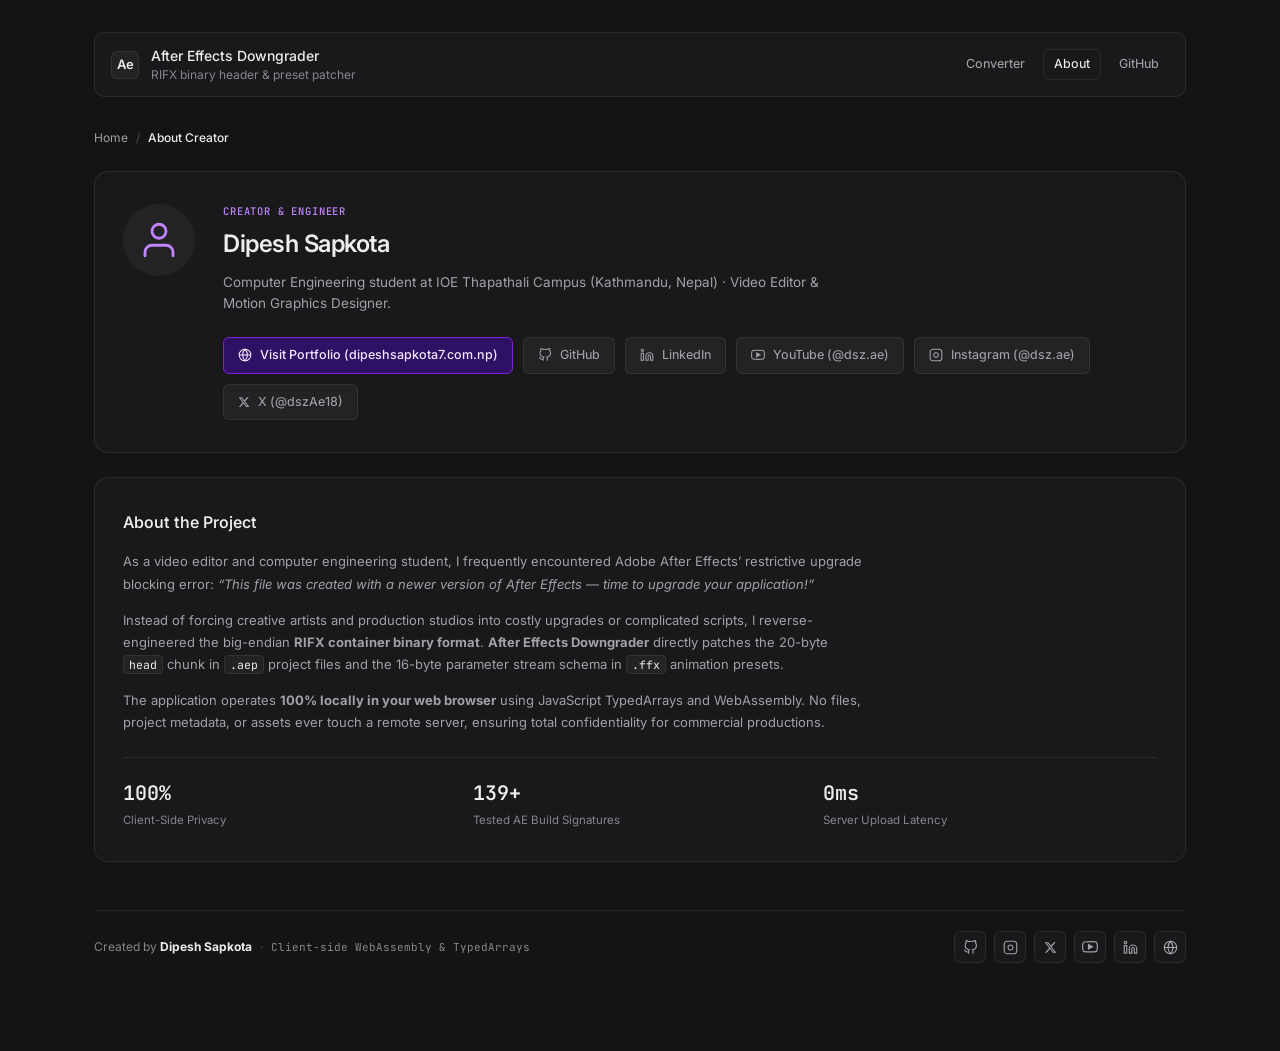
==== about.html @ 1abdd111 "feat(seo): add author profile page, 1200x630 OG image banner, breadcrumbs, and reciprocal portfolio " ====
<!DOCTYPE html>
<html lang="en">
<head>
  <meta charset="UTF-8">
  <meta name="viewport" content="width=device-width, initial-scale=1.0">
  
  <!-- Primary SEO Meta Tags -->
  <title>About Dipesh Sapkota — Creator of After Effects Downgrader</title>
  <meta name="title" content="About Dipesh Sapkota — Creator of After Effects Downgrader">
  <meta name="description" content="Dipesh Sapkota is a Computer Engineering student at IOE Thapathali Campus, video editor, and motion designer. Creator of the open-source After Effects Downgrader.">
  <meta name="author" content="Dipesh Sapkota">
  <meta name="robots" content="index, follow">
  <link rel="canonical" href="https://dszae.github.io/After_effects_downgrade/about.html">

  <!-- Open Graph / Social -->
  <meta property="og:type" content="profile">
  <meta property="og:url" content="https://dszae.github.io/After_effects_downgrade/about.html">
  <meta property="og:title" content="About Dipesh Sapkota — Creator of After Effects Downgrader">
  <meta property="og:description" content="Computer Engineering student at IOE Thapathali Campus, video editor, and motion designer. Creator of After Effects Downgrader.">
  <meta property="og:image" content="https://dszae.github.io/After_effects_downgrade/og-image.png">
  <meta property="og:site_name" content="After Effects Downgrader">

  <!-- Twitter -->
  <meta name="twitter:card" content="summary_large_image">
  <meta name="twitter:url" content="https://dszae.github.io/After_effects_downgrade/about.html">
  <meta name="twitter:title" content="About Dipesh Sapkota — Creator of After Effects Downgrader">
  <meta name="twitter:description" content="Computer Engineering student at IOE Thapathali Campus, video editor, and motion designer.">
  <meta name="twitter:image" content="https://dszae.github.io/After_effects_downgrade/og-image.png">
  <meta name="twitter:creator" content="@dszAe18">

  <!-- Structured Data: ProfilePage & Person -->
  <script type="application/ld+json">
  {
    "@context": "https://schema.org",
    "@type": "ProfilePage",
    "mainEntity": {
      "@type": "Person",
      "name": "Dipesh Sapkota",
      "alternateName": "dsz",
      "url": "https://www.dipeshsapkota7.com.np/",
      "jobTitle": "Computer Engineering Student & Motion Designer",
      "worksFor": {
        "@type": "CollegeOrUniversity",
        "name": "Institute of Engineering, Thapathali Campus"
      },
      "sameAs": [
        "https://www.dipeshsapkota7.com.np/",
        "https://github.com/Dszae",
        "https://instagram.com/dsz.ae",
        "https://x.com/dszAe18",
        "https://youtube.com/@dsz.ae",
        "https://linkedin.com/in/dipeshsapkota7"
      ]
    }
  }
  </script>

  <!-- Structured Data: BreadcrumbList -->
  <script type="application/ld+json">
  {
    "@context": "https://schema.org",
    "@type": "BreadcrumbList",
    "itemListElement": [
      {
        "@type": "ListItem",
        "position": 1,
        "name": "Home",
        "item": "https://dszae.github.io/After_effects_downgrade/"
      },
      {
        "@type": "ListItem",
        "position": 2,
        "name": "About Creator",
        "item": "https://dszae.github.io/After_effects_downgrade/about.html"
      }
    ]
  }
  </script>

  <!-- Favicons -->
  <link rel="icon" type="image/svg+xml" href="favicon.svg">
  <link rel="icon" type="image/x-icon" href="favicon.ico">
  <link rel="apple-touch-icon" sizes="180x180" href="apple-touch-icon.png">
  <meta name="theme-color" content="#130724">

  <link rel="stylesheet" href="styles.css">
  <link rel="preconnect" href="https://fonts.googleapis.com">
  <link rel="preconnect" href="https://fonts.gstatic.com" crossorigin>
  <link href="https://fonts.googleapis.com/css2?family=Inter:wght@400;500;600&family=JetBrains+Mono:wght@400;500&display=swap" rel="stylesheet">
</head>
<body>

  <div class="container">
    <!-- Header -->
    <header class="site-header">
      <div class="brand">
        <a href="./" style="display: flex; align-items: center; gap: 12px; text-decoration: none; color: inherit;">
          <div class="brand-mark">Ae</div>
          <div class="brand-text">
            <span class="brand-title">After Effects Downgrader</span>
            <span class="brand-desc">RIFX binary header & preset patcher</span>
          </div>
        </a>
      </div>

      <nav class="nav-links">
        <a href="./" class="nav-item">Converter</a>
        <a href="about.html" class="nav-item active">About</a>
        <a href="https://github.com/Dszae/After_effects_downgrade" target="_blank" rel="noopener noreferrer" class="nav-item">GitHub</a>
      </nav>
    </header>

    <!-- Breadcrumb Navigation -->
    <nav class="breadcrumbs-bar" aria-label="Breadcrumb">
      <ol class="breadcrumbs-list">
        <li><a href="./">Home</a></li>
        <li class="bc-sep">/</li>
        <li aria-current="page" class="bc-current">About Creator</li>
      </ol>
    </nav>

    <!-- Profile Hero Section -->
    <section class="profile-hero">
      <div class="profile-card">
        <div class="profile-avatar">
          <svg width="42" height="42" viewBox="0 0 24 24" fill="none" stroke="currentColor" stroke-width="1.6" stroke-linecap="round" stroke-linejoin="round">
            <path d="M20 21v-2a4 4 0 0 0-4-4H8a4 4 0 0 0-4 4v2"></path>
            <circle cx="12" cy="7" r="4"></circle>
          </svg>
        </div>

        <div class="profile-details">
          <span class="profile-tag">CREATOR & ENGINEER</span>
          <h1 class="profile-name">Dipesh Sapkota</h1>
          <p class="profile-subtitle">
            Computer Engineering student at IOE Thapathali Campus (Kathmandu, Nepal) &middot; Video Editor &amp; Motion Graphics Designer.
          </p>

          <!-- Backlinking & Portfolios -->
          <div class="profile-links">
            <a href="https://www.dipeshsapkota7.com.np/" target="_blank" rel="author me" class="profile-btn primary-btn">
              <svg width="14" height="14" viewBox="0 0 24 24" fill="none" stroke="currentColor" stroke-width="1.8"><circle cx="12" cy="12" r="10"/><line x1="2" y1="12" x2="22" y2="12"/><path d="M12 2a15.3 15.3 0 0 1 4 10 15.3 15.3 0 0 1-4 10 15.3 15.3 0 0 1-4-10 15.3 15.3 0 0 1 4-10z"/></svg>
              <span>Visit Portfolio (dipeshsapkota7.com.np)</span>
            </a>
            <a href="https://github.com/Dszae" target="_blank" rel="me" class="profile-btn">
              <svg width="14" height="14" viewBox="0 0 24 24" fill="none" stroke="currentColor" stroke-width="1.8"><path d="M9 19c-5 1.5-5-2.5-7-3m14 6v-3.87a3.37 3.37 0 0 0-.94-2.61c3.14-.35 6.44-1.54 6.44-7A5.44 5.44 0 0 0 20 4.77 5.07 5.07 0 0 0 19.91 1S18.73.65 16 2.48a13.38 13.38 0 0 0-7 0C6.27.65 5.09 1 5.09 1A5.07 5.07 0 0 0 5 4.77a5.44 5.44 0 0 0-1.5 3.78c0 5.42 3.3 6.61 6.44 7A3.37 3.37 0 0 0 9 18.13V22"/></svg>
              <span>GitHub</span>
            </a>
            <a href="https://linkedin.com/in/dipeshsapkota7" target="_blank" rel="me" class="profile-btn">
              <svg width="14" height="14" viewBox="0 0 24 24" fill="none" stroke="currentColor" stroke-width="1.8"><path d="M16 8a6 6 0 0 1 6 6v7h-4v-7a2 2 0 0 0-2-2 2 2 0 0 0-2 2v7h-4v-7a6 6 0 0 1 6-6z"/><rect x="2" y="9" width="4" height="12"/><circle cx="4" cy="4" r="2"/></svg>
              <span>LinkedIn</span>
            </a>
            <a href="https://youtube.com/@dsz.ae" target="_blank" rel="me" class="profile-btn">
              <svg width="14" height="14" viewBox="0 0 24 24" fill="none" stroke="currentColor" stroke-width="1.8"><path d="M22.54 6.42a2.78 2.78 0 0 0-1.94-2C18.88 4 12 4 12 4s-6.88 0-8.6.46a2.78 2.78 0 0 0-1.94 2A29 29 0 0 0 1 11.75a29 29 0 0 0 .46 5.33A2.78 2.78 0 0 0 3.4 19c1.72.46 8.6.46 8.6.46s6.88 0 8.6-.46a2.78 2.78 0 0 0 1.94-2 29 29 0 0 0 .46-5.25 29 29 0 0 0-.46-5.33z"/><polygon points="9.75 15.02 15.5 11.75 9.75 8.48 9.75 15.02" fill="currentColor"/></svg>
              <span>YouTube (@dsz.ae)</span>
            </a>
            <a href="https://instagram.com/dsz.ae" target="_blank" rel="me" class="profile-btn">
              <svg width="14" height="14" viewBox="0 0 24 24" fill="none" stroke="currentColor" stroke-width="1.8"><rect x="2" y="2" width="20" height="20" rx="5" ry="5"/><path d="M16 11.37A4 4 0 1 1 12.63 8 4 4 0 0 1 16 11.37z"/><line x1="17.5" y1="6.5" x2="17.51" y2="6.5"/></svg>
              <span>Instagram (@dsz.ae)</span>
            </a>
            <a href="https://x.com/dszAe18" target="_blank" rel="me" class="profile-btn">
              <svg width="12" height="12" viewBox="0 0 24 24" fill="currentColor"><path d="M18.244 2.25h3.308l-7.227 8.26 8.502 11.24H16.17l-5.214-6.817L4.99 21.75H1.68l7.73-8.835L1.254 2.25H8.08l4.713 6.231zm-1.161 17.52h1.833L7.084 4.126H5.117z"/></svg>
              <span>X (@dszAe18)</span>
            </a>
          </div>
        </div>
      </div>
    </section>

    <!-- Engineering Story Section -->
    <section class="story-section">
      <div class="story-card">
        <h2 class="story-title">About the Project</h2>
        <p class="story-text">
          As a video editor and computer engineering student, I frequently encountered Adobe After Effects’ restrictive upgrade blocking error: 
          <em>&ldquo;This file was created with a newer version of After Effects &mdash; time to upgrade your application!&rdquo;</em>
        </p>
        <p class="story-text">
          Instead of forcing creative artists and production studios into costly upgrades or complicated scripts, I reverse-engineered the big-endian <strong>RIFX container binary format</strong>. <strong>After Effects Downgrader</strong> directly patches the 20-byte <code>head</code> chunk in <code>.aep</code> project files and the 16-byte parameter stream schema in <code>.ffx</code> animation presets.
        </p>
        <p class="story-text">
          The application operates <strong>100% locally in your web browser</strong> using JavaScript TypedArrays and WebAssembly. No files, project metadata, or assets ever touch a remote server, ensuring total confidentiality for commercial productions.
        </p>

        <div class="story-grid">
          <div class="story-stat">
            <span class="stat-number">100%</span>
            <span class="stat-desc">Client-Side Privacy</span>
          </div>
          <div class="story-stat">
            <span class="stat-number">139+</span>
            <span class="stat-desc">Tested AE Build Signatures</span>
          </div>
          <div class="story-stat">
            <span class="stat-number">0ms</span>
            <span class="stat-desc">Server Upload Latency</span>
          </div>
        </div>
      </div>
    </section>

    <!-- Footer -->
    <footer class="site-footer">
      <div class="footer-creator">
        <span>Created by <a href="https://www.dipeshsapkota7.com.np/" target="_blank" rel="author me" class="creator-link"><strong>Dipesh Sapkota</strong></a></span>
        <span class="footer-dot">&middot;</span>
        <span class="footer-note">Client-side WebAssembly &amp; TypedArrays</span>
      </div>
      <div class="footer-socials">
        <a href="https://github.com/Dszae" target="_blank" rel="me" class="social-icon-btn" title="GitHub (@Dszae)" aria-label="GitHub">
          <svg width="15" height="15" viewBox="0 0 24 24" fill="none" stroke="currentColor" stroke-width="1.8"><path d="M9 19c-5 1.5-5-2.5-7-3m14 6v-3.87a3.37 3.37 0 0 0-.94-2.61c3.14-.35 6.44-1.54 6.44-7A5.44 5.44 0 0 0 20 4.77 5.07 5.07 0 0 0 19.91 1S18.73.65 16 2.48a13.38 13.38 0 0 0-7 0C6.27.65 5.09 1 5.09 1A5.07 5.07 0 0 0 5 4.77a5.44 5.44 0 0 0-1.5 3.78c0 5.42 3.3 6.61 6.44 7A3.37 3.37 0 0 0 9 18.13V22"/></svg>
        </a>
        <a href="https://instagram.com/dsz.ae" target="_blank" rel="me" class="social-icon-btn" title="Instagram (@dsz.ae)" aria-label="Instagram">
          <svg width="15" height="15" viewBox="0 0 24 24" fill="none" stroke="currentColor" stroke-width="1.8"><rect x="2" y="2" width="20" height="20" rx="5" ry="5"/><path d="M16 11.37A4 4 0 1 1 12.63 8 4 4 0 0 1 16 11.37z"/><line x1="17.5" y1="6.5" x2="17.51" y2="6.5"/></svg>
        </a>
        <a href="https://x.com/dszAe18" target="_blank" rel="me" class="social-icon-btn" title="X / Twitter (@dszAe18)" aria-label="X">
          <svg width="13" height="13" viewBox="0 0 24 24" fill="currentColor"><path d="M18.244 2.25h3.308l-7.227 8.26 8.502 11.24H16.17l-5.214-6.817L4.99 21.75H1.68l7.73-8.835L1.254 2.25H8.08l4.713 6.231zm-1.161 17.52h1.833L7.084 4.126H5.117z"/></svg>
        </a>
        <a href="https://youtube.com/@dsz.ae" target="_blank" rel="me" class="social-icon-btn" title="YouTube (@dsz.ae)" aria-label="YouTube">
          <svg width="16" height="16" viewBox="0 0 24 24" fill="none" stroke="currentColor" stroke-width="1.8"><path d="M22.54 6.42a2.78 2.78 0 0 0-1.94-2C18.88 4 12 4 12 4s-6.88 0-8.6.46a2.78 2.78 0 0 0-1.94 2A29 29 0 0 0 1 11.75a29 29 0 0 0 .46 5.33A2.78 2.78 0 0 0 3.4 19c1.72.46 8.6.46 8.6.46s6.88 0 8.6-.46a2.78 2.78 0 0 0 1.94-2 29 29 0 0 0 .46-5.25 29 29 0 0 0-.46-5.33z"/><polygon points="9.75 15.02 15.5 11.75 9.75 8.48 9.75 15.02" fill="currentColor"/></svg>
        </a>
        <a href="https://linkedin.com/in/dipeshsapkota7" target="_blank" rel="me" class="social-icon-btn" title="LinkedIn (dipeshsapkota7)" aria-label="LinkedIn">
          <svg width="15" height="15" viewBox="0 0 24 24" fill="none" stroke="currentColor" stroke-width="1.8"><path d="M16 8a6 6 0 0 1 6 6v7h-4v-7a2 2 0 0 0-2-2 2 2 0 0 0-2 2v7h-4v-7a6 6 0 0 1 6-6z"/><rect x="2" y="9" width="4" height="12"/><circle cx="4" cy="4" r="2"/></svg>
        </a>
        <a href="https://www.dipeshsapkota7.com.np/" target="_blank" rel="author me" class="social-icon-btn" title="Portfolio Website" aria-label="Portfolio Website">
          <svg width="15" height="15" viewBox="0 0 24 24" fill="none" stroke="currentColor" stroke-width="1.8"><circle cx="12" cy="12" r="10"/><line x1="2" y1="12" x2="22" y2="12"/><path d="M12 2a15.3 15.3 0 0 1 4 10 15.3 15.3 0 0 1-4 10 15.3 15.3 0 0 1-4-10 15.3 15.3 0 0 1 4-10z"/></svg>
        </a>
      </div>
    </footer>
  </div>

</body>
</html>
---- styles.css ----
/* ==========================================================================
   After Effects Project & Preset Downgrader
   Unslopped Studio Interface — Graphite Neutral Ramp
   ========================================================================== */

:root {
  /* Graphite Ramp (unslop design system) */
  --bg-deep: #0f0f10;
  --bg-page: #141415;
  --bg-card: #19191b;
  --bg-raised: #232325;
  --bg-raised-hover: #2b2b2f;
  
  --border-hairline: rgba(237, 237, 237, 0.08);
  --border-hover: rgba(237, 237, 237, 0.16);
  --border-focus: #3b82f6;
  
  --text-primary: #ededed;
  --text-secondary: #a1a1a6;
  --text-muted: #85858b;
  
  --accent: #3b82f6;
  --accent-surface: rgba(59, 130, 246, 0.1);
  --accent-border: rgba(59, 130, 246, 0.3);
  
  --color-success: #4cc38a;
  --color-success-bg: rgba(76, 195, 138, 0.08);
  --color-success-border: rgba(76, 195, 138, 0.2);
  
  --color-danger: #e5484d;
  --color-danger-bg: rgba(229, 72, 77, 0.08);
  --color-danger-border: rgba(229, 72, 77, 0.2);

  --font-sans: 'Inter', -apple-system, BlinkMacSystemFont, 'Segoe UI', Roboto, sans-serif;
  --font-mono: 'JetBrains Mono', 'Fira Code', Consolas, Monaco, monospace;
  
  --ease: cubic-bezier(0.22, 1, 0.36, 1);
}

* {
  margin: 0;
  padding: 0;
  box-sizing: border-box;
}

body {
  font-family: var(--font-sans);
  background-color: var(--bg-page);
  color: var(--text-primary);
  line-height: 1.5;
  min-height: 100vh;
  -webkit-font-smoothing: antialiased;
  -moz-osx-font-smoothing: grayscale;
}

/* Subtle, quiet scrollbar */
::-webkit-scrollbar {
  width: 6px;
  height: 6px;
}
::-webkit-scrollbar-track {
  background: var(--bg-page);
}
::-webkit-scrollbar-thumb {
  background: var(--bg-raised);
  border-radius: 3px;
}
::-webkit-scrollbar-thumb:hover {
  background: #333338;
}

.container {
  max-width: 1140px;
  margin: 0 auto;
  padding: 32px 24px 64px;
}

/* Header */
.site-header {
  display: flex;
  align-items: center;
  justify-content: space-between;
  padding: 12px 16px;
  margin-bottom: 32px;
  background: var(--bg-card);
  border: 1px solid var(--border-hairline);
  border-radius: 10px;
}

.brand {
  display: flex;
  align-items: center;
  gap: 12px;
}

.brand-mark {
  width: 28px;
  height: 28px;
  background: var(--bg-raised);
  border: 1px solid var(--border-hairline);
  border-radius: 6px;
  display: flex;
  align-items: center;
  justify-content: center;
  font-size: 13px;
  font-weight: 600;
  color: var(--text-primary);
  letter-spacing: -0.5px;
}

.brand-text {
  display: flex;
  flex-direction: column;
}

.brand-title {
  font-size: 14px;
  font-weight: 500;
  color: var(--text-primary);
  display: flex;
  align-items: center;
  gap: 8px;
}

.brand-desc {
  font-size: 12px;
  color: var(--text-muted);
}

.header-status {
  display: flex;
  align-items: center;
  gap: 8px;
  font-size: 12px;
  color: var(--text-muted);
  font-family: var(--font-mono);
}

.status-indicator {
  width: 6px;
  height: 6px;
  border-radius: 50%;
  background: var(--color-success);
}

/* Hero Section */
.hero-section {
  margin-bottom: 28px;
}

.hero-title {
  font-size: 26px;
  font-weight: 500;
  color: var(--text-primary);
  letter-spacing: -0.02em;
  margin-bottom: 8px;
}

.hero-copy {
  font-size: 14px;
  color: var(--text-secondary);
  max-width: 640px;
  line-height: 1.6;
}

/* Main Dashboard Grid */
.dashboard-grid {
  display: grid;
  grid-template-columns: 1fr 340px;
  gap: 20px;
  margin-bottom: 24px;
}

@media (max-width: 880px) {
  .dashboard-grid {
    grid-template-columns: 1fr;
  }
}

/* Cards */
.panel {
  background: var(--bg-card);
  border: 1px solid var(--border-hairline);
  border-radius: 12px;
  padding: 20px;
}

.panel-header {
  display: flex;
  align-items: center;
  justify-content: space-between;
  margin-bottom: 16px;
}

.panel-title {
  font-size: 13px;
  font-weight: 500;
  color: var(--text-primary);
  display: flex;
  align-items: center;
  gap: 8px;
}

/* Drop Zone */
.drop-zone {
  border: 1px dashed rgba(237, 237, 237, 0.16);
  border-radius: 10px;
  padding: 36px 20px;
  text-align: center;
  background: var(--bg-deep);
  cursor: pointer;
  transition: border-color 0.16s var(--ease), background-color 0.16s var(--ease);
}

.drop-zone:hover,
.drop-zone.dragover {
  border-color: var(--border-hover);
  background: #121214;
}

.drop-zone.dragover {
  border-style: solid;
  border-color: var(--accent);
}

.drop-icon {
  width: 40px;
  height: 40px;
  margin: 0 auto 12px;
  background: var(--bg-raised);
  border: 1px solid var(--border-hairline);
  border-radius: 8px;
  display: flex;
  align-items: center;
  justify-content: center;
  color: var(--text-secondary);
}

.drop-prompt {
  font-size: 14px;
  font-weight: 500;
  color: var(--text-primary);
  margin-bottom: 4px;
}

.drop-subtext {
  font-size: 12px;
  color: var(--text-muted);
  margin-bottom: 16px;
}

.format-tags {
  display: flex;
  justify-content: center;
  gap: 6px;
  margin-bottom: 16px;
}

.format-tag {
  font-family: var(--font-mono);
  font-size: 11px;
  color: var(--text-secondary);
  background: var(--bg-raised);
  padding: 2px 8px;
  border-radius: 4px;
  border: 1px solid var(--border-hairline);
}

.drop-actions {
  display: flex;
  gap: 8px;
  justify-content: center;
}

/* Buttons */
.btn {
  display: inline-flex;
  align-items: center;
  justify-content: center;
  gap: 6px;
  font-family: var(--font-sans);
  font-size: 13px;
  font-weight: 500;
  padding: 8px 14px;
  border-radius: 8px;
  cursor: pointer;
  border: 1px solid transparent;
  transition: background-color 0.14s var(--ease), border-color 0.14s var(--ease), transform 0.1s var(--ease);
  text-decoration: none;
  line-height: 1;
}

.btn:active {
  transform: scale(0.98);
}

.btn:disabled {
  opacity: 0.4;
  cursor: not-allowed;
  transform: none;
}

/* Primary Button (unslop dark: crisp light neutral on dark) */
.btn-primary {
  background: var(--text-primary);
  color: var(--bg-deep);
  border-color: rgba(255, 255, 255, 0.12);
}
.btn-primary:hover:not(:disabled) {
  background: #ffffff;
}

.btn-secondary {
  background: var(--bg-raised);
  border-color: var(--border-hairline);
  color: var(--text-primary);
  box-shadow: inset 0 1px 0 rgba(255, 255, 255, 0.04);
}
.btn-secondary:hover:not(:disabled) {
  background: var(--bg-raised-hover);
  border-color: var(--border-hover);
}

.btn-sm {
  font-size: 12px;
  padding: 6px 10px;
  border-radius: 6px;
}

.btn-icon {
  background: transparent;
  border: 1px solid transparent;
  color: var(--text-muted);
  width: 28px;
  height: 28px;
  border-radius: 6px;
  display: inline-flex;
  align-items: center;
  justify-content: center;
  cursor: pointer;
  transition: all 0.12s var(--ease);
}
.btn-icon:hover {
  background: var(--bg-raised);
  color: var(--text-primary);
  border-color: var(--border-hairline);
}

/* Queue List */
.queue-panel {
  display: flex;
  flex-direction: column;
  gap: 12px;
}

.queue-bar {
  display: flex;
  align-items: center;
  justify-content: space-between;
  margin-bottom: 12px;
}

.queue-title-wrap {
  display: flex;
  align-items: center;
  gap: 8px;
}

.queue-badge {
  font-family: var(--font-mono);
  font-size: 11px;
  color: var(--text-muted);
  background: var(--bg-deep);
  padding: 2px 6px;
  border-radius: 4px;
}

.queue-btns {
  display: flex;
  gap: 8px;
}

.empty-state {
  text-align: center;
  padding: 32px 16px;
  color: var(--text-muted);
  font-size: 13px;
  border: 1px solid var(--border-hairline);
  border-radius: 8px;
  background: var(--bg-deep);
}

.file-list {
  display: flex;
  flex-direction: column;
  gap: 6px;
  max-height: 480px;
  overflow-y: auto;
}

.file-row {
  display: grid;
  grid-template-columns: 48px 1fr auto auto;
  align-items: center;
  gap: 12px;
  padding: 10px 12px;
  background: var(--bg-deep);
  border: 1px solid var(--border-hairline);
  border-radius: 8px;
  transition: background-color 0.14s var(--ease);
}
.file-row:hover {
  background: #111113;
}

.file-ext {
  font-family: var(--font-mono);
  font-size: 11px;
  font-weight: 500;
  text-align: center;
  padding: 3px 6px;
  border-radius: 4px;
  background: var(--bg-raised);
  color: var(--text-secondary);
  border: 1px solid var(--border-hairline);
}

.file-meta-col {
  display: flex;
  flex-direction: column;
  gap: 2px;
  overflow: hidden;
}

.file-title {
  font-size: 13px;
  font-weight: 500;
  color: var(--text-primary);
  white-space: nowrap;
  overflow: hidden;
  text-overflow: ellipsis;
}

.file-submeta {
  display: flex;
  align-items: center;
  gap: 8px;
  font-size: 11px;
  color: var(--text-muted);
  font-family: var(--font-mono);
}

.tag-version {
  padding: 1px 5px;
  border-radius: 3px;
  background: var(--bg-card);
  border: 1px solid var(--border-hairline);
}
.tag-version.source { color: var(--text-secondary); }
.tag-version.target { color: var(--text-primary); font-weight: 500; }

.file-status-col {
  font-size: 12px;
}

.status-label {
  font-size: 11px;
  font-family: var(--font-mono);
  padding: 2px 6px;
  border-radius: 4px;
}
.status-label.ready { color: var(--text-muted); background: var(--bg-raised); }
.status-label.processing { color: var(--accent); background: var(--accent-surface); }
.status-label.success { color: var(--color-success); background: var(--color-success-bg); border: 1px solid var(--color-success-border); }
.status-label.error { color: var(--color-danger); background: var(--color-danger-bg); border: 1px solid var(--color-danger-border); }

.file-controls {
  display: flex;
  align-items: center;
  gap: 6px;
}

/* Settings Form */
.settings-form {
  display: flex;
  flex-direction: column;
  gap: 16px;
}

.control-group {
  display: flex;
  flex-direction: column;
  gap: 6px;
}

.control-label {
  font-size: 12px;
  font-weight: 500;
  color: var(--text-secondary);
  display: flex;
  justify-content: space-between;
  align-items: center;
}

.control-label-hint {
  font-size: 11px;
  font-weight: 400;
  color: var(--text-muted);
  font-family: var(--font-mono);
}

.select-field,
.input-field {
  background: var(--bg-deep);
  border: 1px solid var(--border-hairline);
  color: var(--text-primary);
  padding: 8px 12px;
  border-radius: 8px;
  font-size: 13px;
  font-family: inherit;
  width: 100%;
  outline: none;
  transition: border-color 0.14s var(--ease);
}

.select-field:focus,
.input-field:focus {
  border-color: var(--border-focus);
}

/* Switch / Checkbox Row */
.toggle-row {
  display: flex;
  align-items: center;
  justify-content: space-between;
  padding: 8px 10px;
  background: var(--bg-deep);
  border: 1px solid var(--border-hairline);
  border-radius: 8px;
}

.toggle-info {
  display: flex;
  flex-direction: column;
  gap: 1px;
}

.toggle-title {
  font-size: 12px;
  font-weight: 500;
  color: var(--text-primary);
}

.toggle-desc {
  font-size: 11px;
  color: var(--text-muted);
}

.switch {
  position: relative;
  display: inline-block;
  width: 36px;
  height: 20px;
  flex-shrink: 0;
}
.switch input {
  opacity: 0;
  width: 0;
  height: 0;
}
.slider {
  position: absolute;
  cursor: pointer;
  top: 0; left: 0; right: 0; bottom: 0;
  background-color: var(--bg-raised);
  border: 1px solid var(--border-hairline);
  transition: background-color 0.16s var(--ease);
  border-radius: 10px;
}
.slider:before {
  position: absolute;
  content: "";
  height: 14px;
  width: 14px;
  left: 2px;
  bottom: 2px;
  background-color: var(--text-secondary);
  transition: transform 0.16s var(--ease), background-color 0.16s var(--ease);
  border-radius: 50%;
}
input:checked + .slider {
  background-color: var(--accent);
  border-color: var(--accent);
}
input:checked + .slider:before {
  transform: translateX(16px);
  background-color: #ffffff;
}

/* Info Callout */
.info-callout {
  font-size: 12px;
  color: var(--text-muted);
  line-height: 1.5;
  border-top: 1px solid var(--border-hairline);
  padding-top: 16px;
  margin-top: 8px;
}
.info-callout strong {
  color: var(--text-secondary);
  font-weight: 500;
}

/* Inspector Modal */
.modal-overlay {
  position: fixed;
  top: 0; left: 0; right: 0; bottom: 0;
  background: rgba(0, 0, 0, 0.7);
  backdrop-filter: blur(4px);
  display: flex;
  align-items: center;
  justify-content: center;
  z-index: 1000;
  opacity: 0;
  pointer-events: none;
  transition: opacity 0.16s var(--ease);
  padding: 16px;
}

.modal-overlay.open {
  opacity: 1;
  pointer-events: auto;
}

.modal-card {
  background: var(--bg-card);
  border: 1px solid var(--border-hairline);
  border-radius: 12px;
  width: 100%;
  max-width: 800px;
  max-height: 85vh;
  display: flex;
  flex-direction: column;
  overflow: hidden;
  box-shadow: 0 16px 36px rgba(0, 0, 0, 0.5);
}

.modal-header {
  padding: 14px 18px;
  border-bottom: 1px solid var(--border-hairline);
  display: flex;
  align-items: center;
  justify-content: space-between;
}

.modal-title {
  font-size: 13px;
  font-weight: 500;
  color: var(--text-primary);
  font-family: var(--font-mono);
}

.modal-content-body {
  padding: 16px 18px;
  overflow-y: auto;
  display: flex;
  flex-direction: column;
  gap: 16px;
}

.hex-table {
  width: 100%;
  border-collapse: collapse;
  font-family: var(--font-mono);
  font-size: 11px;
}
.hex-table th {
  text-align: left;
  padding: 6px 8px;
  border-bottom: 1px solid var(--border-hairline);
  color: var(--text-muted);
  font-weight: 500;
}
.hex-table td {
  padding: 6px 8px;
  border-bottom: 1px solid rgba(255, 255, 255, 0.03);
  color: var(--text-secondary);
}

.diff-old {
  color: var(--color-danger);
  background: var(--color-danger-bg);
  padding: 1px 4px;
  border-radius: 3px;
}
.diff-new {
  color: var(--color-success);
  background: var(--color-success-bg);
  padding: 1px 4px;
  border-radius: 3px;
}

.hex-dump-box {
  background: var(--bg-deep);
  border: 1px solid var(--border-hairline);
  border-radius: 6px;
  padding: 10px 12px;
  font-family: var(--font-mono);
  font-size: 11px;
  color: var(--text-muted);
  overflow-x: auto;
  line-height: 1.7;
}

/* FAQ Section - Clean Linear/Vercel Studio Aesthetic */
.faq-section {
  margin-top: 64px;
  padding-top: 36px;
  border-top: 1px solid var(--border-hairline);
}
.faq-header {
  margin-bottom: 24px;
}
.faq-label {
  display: inline-block;
  font-family: var(--font-mono);
  font-size: 10.5px;
  text-transform: uppercase;
  letter-spacing: 0.08em;
  color: var(--text-muted);
  margin-bottom: 6px;
}
.faq-title {
  font-size: 16px;
  font-weight: 500;
  letter-spacing: -0.01em;
  color: var(--text-primary);
}
.faq-list {
  display: flex;
  flex-direction: column;
}
.faq-row {
  border-bottom: 1px solid var(--border-hairline);
  padding: 0;
  background: transparent;
  transition: all 0.16s var(--ease);
}
.faq-row:first-child {
  border-top: 1px solid var(--border-hairline);
}
.faq-summary {
  display: flex;
  justify-content: space-between;
  align-items: center;
  padding: 16px 4px;
  cursor: pointer;
  outline: none;
  list-style: none;
  font-size: 13.5px;
  font-weight: 450;
  color: var(--text-secondary);
  user-select: none;
  transition: color 0.15s ease;
}
.faq-summary::-webkit-details-marker {
  display: none;
}
.faq-summary:hover {
  color: var(--text-primary);
}
.faq-row[open] .faq-summary {
  color: var(--text-primary);
}
.faq-chevron {
  color: var(--text-muted);
  transition: transform 0.2s cubic-bezier(0.16, 1, 0.3, 1), color 0.15s ease;
  flex-shrink: 0;
  margin-left: 16px;
}
.faq-summary:hover .faq-chevron {
  color: var(--text-primary);
}
.faq-row[open] .faq-chevron {
  transform: rotate(180deg);
  color: var(--text-primary);
}
.faq-content {
  padding: 0 4px 18px 4px;
}
.faq-content p {
  font-size: 12.5px;
  line-height: 1.65;
  color: var(--text-muted);
  max-width: 640px;
  margin: 0;
}
.faq-content code {
  font-family: var(--font-mono);
  font-size: 11px;
  background: var(--bg-card);
  border: 1px solid var(--border-hairline);
  padding: 1px 5px;
  border-radius: 4px;
  color: var(--text-primary);
}

/* Footer */
.site-footer {
  margin-top: 48px;
  padding-top: 20px;
  padding-bottom: 24px;
  border-top: 1px solid var(--border-hairline);
  display: flex;
  justify-content: space-between;
  align-items: center;
  font-size: 12px;
  color: var(--text-muted);
  gap: 16px;
  flex-wrap: wrap;
}
.footer-creator {
  display: flex;
  align-items: center;
  gap: 8px;
}
.creator-link {
  color: var(--text-primary);
  font-weight: 500;
  text-decoration: none;
  border-bottom: 1px dotted var(--border-subtle);
  transition: all 0.15s ease;
}
.creator-link:hover {
  color: #fff;
  border-bottom-color: var(--text-primary);
}
.footer-dot {
  color: var(--text-muted);
  opacity: 0.5;
}
.footer-note {
  font-family: var(--font-mono);
  font-size: 11px;
}
.footer-socials {
  display: flex;
  align-items: center;
  gap: 8px;
  flex-wrap: wrap;
}
.social-icon-btn {
  display: inline-flex;
  align-items: center;
  justify-content: center;
  width: 32px;
  height: 32px;
  border-radius: 6px;
  background: var(--bg-card);
  border: 1px solid var(--border-hairline);
  color: var(--text-secondary);
  transition: all 0.16s var(--ease);
  text-decoration: none;
}
.social-icon-btn:hover {
  background: var(--bg-raised);
  border-color: var(--border-subtle);
  color: var(--text-primary);
  transform: translateY(-1px);
}
.social-icon-btn svg {
  display: block;
}

/* Navigation Links in Header */
.nav-links {
  display: flex;
  align-items: center;
  gap: 8px;
}
.nav-item {
  font-size: 12.5px;
  color: var(--text-secondary);
  text-decoration: none;
  font-weight: 450;
  transition: all 0.15s ease;
  padding: 5px 10px;
  border-radius: 6px;
}
.nav-item:hover {
  color: var(--text-primary);
  background: var(--bg-card);
}
.nav-item.active {
  color: var(--text-primary);
  background: var(--bg-card);
  border: 1px solid var(--border-hairline);
}

/* Breadcrumbs */
.breadcrumbs-bar {
  margin-top: 14px;
  margin-bottom: 24px;
}
.breadcrumbs-list {
  display: flex;
  align-items: center;
  gap: 8px;
  list-style: none;
  padding: 0;
  margin: 0;
  font-size: 12px;
  color: var(--text-muted);
}
.breadcrumbs-list a {
  color: var(--text-secondary);
  text-decoration: none;
  transition: color 0.15s ease;
}
.breadcrumbs-list a:hover {
  color: var(--text-primary);
}
.bc-sep {
  color: var(--text-muted);
  opacity: 0.5;
}
.bc-current {
  color: var(--text-primary);
  font-weight: 500;
}

/* Profile Hero & Story */
.profile-hero {
  margin-bottom: 24px;
}
.profile-card {
  background: var(--bg-card);
  border: 1px solid var(--border-hairline);
  border-radius: 14px;
  padding: 32px 28px;
  display: flex;
  gap: 28px;
  align-items: flex-start;
}
@media (max-width: 680px) {
  .profile-card {
    flex-direction: column;
    padding: 24px 20px;
  }
}
.profile-avatar {
  width: 72px;
  height: 72px;
  border-radius: 50%;
  background: var(--bg-raised);
  border: 1px solid var(--border-subtle);
  display: flex;
  align-items: center;
  justify-content: center;
  color: #c084fc;
  flex-shrink: 0;
}
.profile-details {
  display: flex;
  flex-direction: column;
  gap: 6px;
}
.profile-tag {
  font-family: var(--font-mono);
  font-size: 10.5px;
  letter-spacing: 0.08em;
  color: #c084fc;
  font-weight: 500;
}
.profile-name {
  font-size: 24px;
  font-weight: 600;
  letter-spacing: -0.02em;
  color: var(--text-primary);
  margin: 0;
}
.profile-subtitle {
  font-size: 13.5px;
  line-height: 1.6;
  color: var(--text-secondary);
  margin: 4px 0 16px 0;
  max-width: 620px;
}
.profile-links {
  display: flex;
  flex-wrap: wrap;
  gap: 10px;
}
.profile-btn {
  display: inline-flex;
  align-items: center;
  gap: 8px;
  padding: 8px 14px;
  border-radius: 6px;
  font-size: 12.5px;
  font-weight: 450;
  background: var(--bg-raised);
  border: 1px solid var(--border-hairline);
  color: var(--text-secondary);
  text-decoration: none;
  transition: all 0.16s var(--ease);
}
.profile-btn:hover {
  background: var(--bg-hover);
  border-color: var(--border-subtle);
  color: var(--text-primary);
  transform: translateY(-1px);
}
.profile-btn.primary-btn {
  background: #2e1065;
  border-color: #7e22ce;
  color: #f3e8ff;
  font-weight: 500;
}
.profile-btn.primary-btn:hover {
  background: #3b0764;
  border-color: #a855f7;
  color: #fff;
}

/* Story Section */
.story-section {
  margin-bottom: 40px;
}
.story-card {
  background: var(--bg-card);
  border: 1px solid var(--border-hairline);
  border-radius: 14px;
  padding: 32px 28px;
}
.story-title {
  font-size: 16px;
  font-weight: 550;
  color: var(--text-primary);
  margin: 0 0 16px 0;
}
.story-text {
  font-size: 13px;
  line-height: 1.7;
  color: var(--text-secondary);
  margin: 0 0 14px 0;
  max-width: 740px;
}
.story-text code {
  font-family: var(--font-mono);
  font-size: 11.5px;
  background: var(--bg-raised);
  border: 1px solid var(--border-hairline);
  padding: 1px 5px;
  border-radius: 4px;
  color: var(--text-primary);
}
.story-grid {
  display: grid;
  grid-template-columns: repeat(auto-fit, minmax(180px, 1fr));
  gap: 16px;
  margin-top: 24px;
  padding-top: 20px;
  border-top: 1px solid var(--border-hairline);
}
.story-stat {
  display: flex;
  flex-direction: column;
  gap: 4px;
}
.stat-number {
  font-family: var(--font-mono);
  font-size: 20px;
  font-weight: 600;
  color: var(--text-primary);
}
.stat-desc {
  font-size: 11.5px;
  color: var(--text-muted);
}
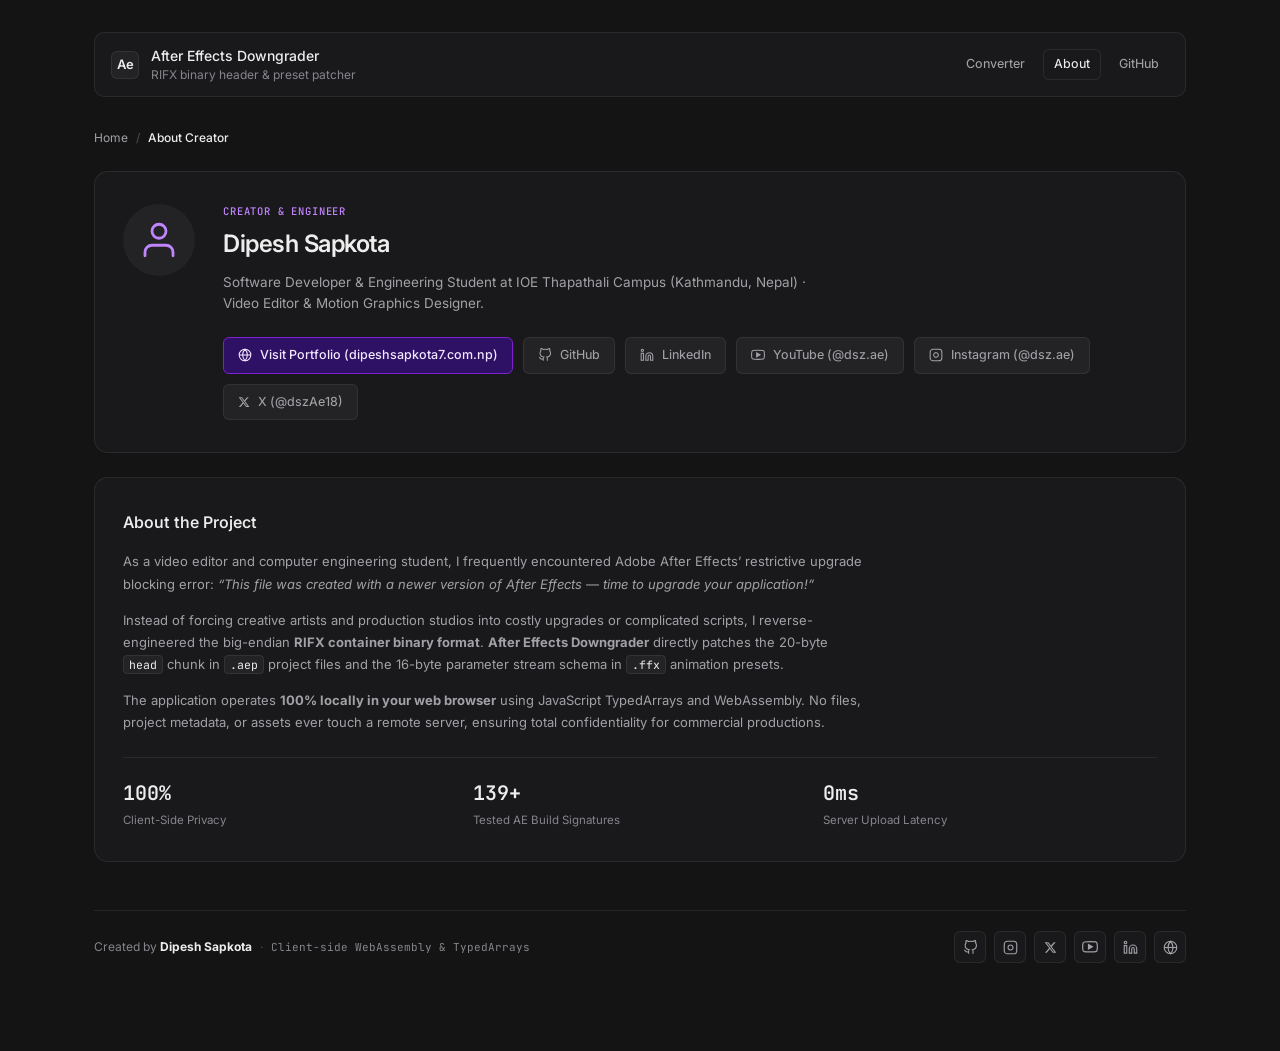
==== commit f060a759: "seo: unify Person @id, add Wikidata and ORCID sameAs, and sync jobTitle" ====
--- a/about.html
+++ b/about.html
@@ -7,7 +7,7 @@
   <!-- Primary SEO Meta Tags -->
   <title>About Dipesh Sapkota — Creator of After Effects Downgrader</title>
   <meta name="title" content="About Dipesh Sapkota — Creator of After Effects Downgrader">
-  <meta name="description" content="Dipesh Sapkota is a Computer Engineering student at IOE Thapathali Campus, video editor, and motion designer. Creator of the open-source After Effects Downgrader.">
+  <meta name="description" content="Dipesh Sapkota is a Software Developer & Engineering Student at IOE Thapathali Campus, video editor, and motion designer. Creator of After Effects Downgrader.">
   <meta name="author" content="Dipesh Sapkota">
   <meta name="robots" content="index, follow">
   <link rel="canonical" href="https://dszae.github.io/After_effects_downgrade/about.html">
@@ -16,17 +16,21 @@
   <meta property="og:type" content="profile">
   <meta property="og:url" content="https://dszae.github.io/After_effects_downgrade/about.html">
   <meta property="og:title" content="About Dipesh Sapkota — Creator of After Effects Downgrader">
-  <meta property="og:description" content="Computer Engineering student at IOE Thapathali Campus, video editor, and motion designer. Creator of After Effects Downgrader.">
+  <meta property="og:description" content="Software Developer & Engineering Student at IOE Thapathali Campus, video editor, and motion designer. Creator of After Effects Downgrader.">
   <meta property="og:image" content="https://dszae.github.io/After_effects_downgrade/og-image.png">
+  <meta property="og:image:width" content="1200">
+  <meta property="og:image:height" content="630">
+  <meta property="og:image:alt" content="About Dipesh Sapkota — Creator of After Effects Downgrader">
   <meta property="og:site_name" content="After Effects Downgrader">
 
   <!-- Twitter -->
   <meta name="twitter:card" content="summary_large_image">
   <meta name="twitter:url" content="https://dszae.github.io/After_effects_downgrade/about.html">
   <meta name="twitter:title" content="About Dipesh Sapkota — Creator of After Effects Downgrader">
-  <meta name="twitter:description" content="Computer Engineering student at IOE Thapathali Campus, video editor, and motion designer.">
+  <meta name="twitter:description" content="Software Developer & Engineering Student at IOE Thapathali Campus, video editor, and motion designer.">
   <meta name="twitter:image" content="https://dszae.github.io/After_effects_downgrade/og-image.png">
   <meta name="twitter:creator" content="@dszAe18">
+  <meta name="twitter:site" content="@dszAe18">
 
   <!-- Structured Data: ProfilePage & Person -->
   <script type="application/ld+json">
@@ -35,15 +39,20 @@
     "@type": "ProfilePage",
     "mainEntity": {
       "@type": "Person",
+      "@id": "https://www.dipeshsapkota7.com.np/#person",
       "name": "Dipesh Sapkota",
-      "alternateName": "dsz",
+      "alternateName": "dszae",
       "url": "https://www.dipeshsapkota7.com.np/",
-      "jobTitle": "Computer Engineering Student & Motion Designer",
+      "identifier": "https://orcid.org/0009-0001-7595-5114",
+      "jobTitle": "Software Developer & Engineering Student",
+      "description": "Software Developer & Engineering Student at IOE Thapathali Campus, video editor, and motion designer. Creator of After Effects Downgrader.",
       "worksFor": {
         "@type": "CollegeOrUniversity",
         "name": "Institute of Engineering, Thapathali Campus"
       },
       "sameAs": [
+        "https://www.wikidata.org/wiki/Q141595522",
+        "https://orcid.org/0009-0001-7595-5114",
         "https://www.dipeshsapkota7.com.np/",
         "https://github.com/Dszae",
         "https://instagram.com/dsz.ae",
@@ -133,7 +142,7 @@
           <span class="profile-tag">CREATOR & ENGINEER</span>
           <h1 class="profile-name">Dipesh Sapkota</h1>
           <p class="profile-subtitle">
-            Computer Engineering student at IOE Thapathali Campus (Kathmandu, Nepal) &middot; Video Editor &amp; Motion Graphics Designer.
+            Software Developer &amp; Engineering Student at IOE Thapathali Campus (Kathmandu, Nepal) &middot; Video Editor &amp; Motion Graphics Designer.
           </p>
 
           <!-- Backlinking & Portfolios -->
